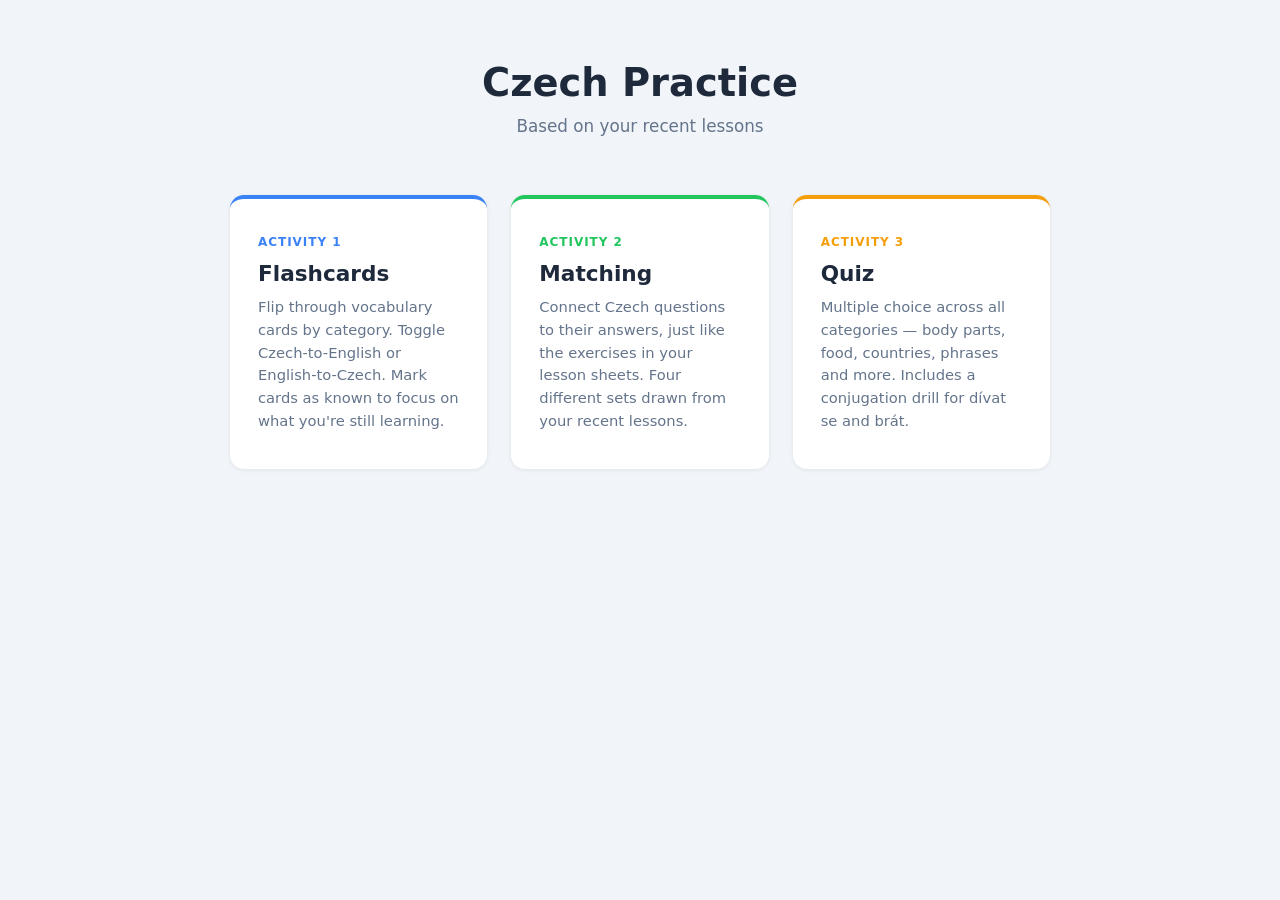
==== index.html @ 4671ed99 "Initial commit — Czech language learning app Co-Authored-By: Claude Sonnet 4.6 <noreply@anthropic.co" ====
<!DOCTYPE html>
<html lang="en">
<head>
<meta charset="UTF-8">
<meta name="viewport" content="width=device-width, initial-scale=1.0">
<meta name="theme-color" content="#3b82f6">
<link rel="manifest" href="manifest.json">
<title>Czech Practice</title>
<style>
* { box-sizing: border-box; margin: 0; padding: 0; }
body {
  font-family: system-ui, -apple-system, sans-serif;
  background: #f1f5f9;
  min-height: 100vh;
  display: flex;
  flex-direction: column;
  align-items: center;
  padding: 60px 20px;
}
h1 { font-size: 2.4rem; color: #1e293b; margin-bottom: 8px; }
.subtitle { color: #64748b; font-size: 1.05rem; margin-bottom: 56px; }
.grid {
  display: grid;
  grid-template-columns: repeat(auto-fit, minmax(240px, 1fr));
  gap: 24px;
  max-width: 820px;
  width: 100%;
}
a.card {
  background: white;
  border-radius: 14px;
  padding: 36px 28px;
  text-decoration: none;
  color: inherit;
  box-shadow: 0 1px 4px rgba(0,0,0,0.08);
  border-top: 4px solid transparent;
  transition: transform 0.15s, box-shadow 0.15s;
}
a.card:hover { transform: translateY(-4px); box-shadow: 0 6px 20px rgba(0,0,0,0.12); }
a.card.blue  { border-top-color: #3b82f6; }
a.card.green { border-top-color: #22c55e; }
a.card.amber { border-top-color: #f59e0b; }
.card-label {
  font-size: 0.75rem;
  font-weight: 700;
  letter-spacing: 0.08em;
  text-transform: uppercase;
  margin-bottom: 12px;
}
.blue  .card-label { color: #3b82f6; }
.green .card-label { color: #22c55e; }
.amber .card-label { color: #f59e0b; }
h2 { font-size: 1.35rem; color: #1e293b; margin-bottom: 10px; }
p  { color: #64748b; line-height: 1.55; font-size: 0.92rem; }
</style>
</head>
<body>
<h1>Czech Practice</h1>
<p class="subtitle">Based on your recent lessons</p>
<div class="grid">
  <a href="flashcards.html" class="card blue">
    <div class="card-label">Activity 1</div>
    <h2>Flashcards</h2>
    <p>Flip through vocabulary cards by category. Toggle Czech-to-English or English-to-Czech. Mark cards as known to focus on what you're still learning.</p>
  </a>
  <a href="matching.html" class="card green">
    <div class="card-label">Activity 2</div>
    <h2>Matching</h2>
    <p>Connect Czech questions to their answers, just like the exercises in your lesson sheets. Four different sets drawn from your recent lessons.</p>
  </a>
  <a href="quiz.html" class="card amber">
    <div class="card-label">Activity 3</div>
    <h2>Quiz</h2>
    <p>Multiple choice across all categories — body parts, food, countries, phrases and more. Includes a conjugation drill for dívat se and brát.</p>
  </a>
</div>
<script>
if ('serviceWorker' in navigator) {
  navigator.serviceWorker.register('./sw.js');
}
</script>
</body>
</html>
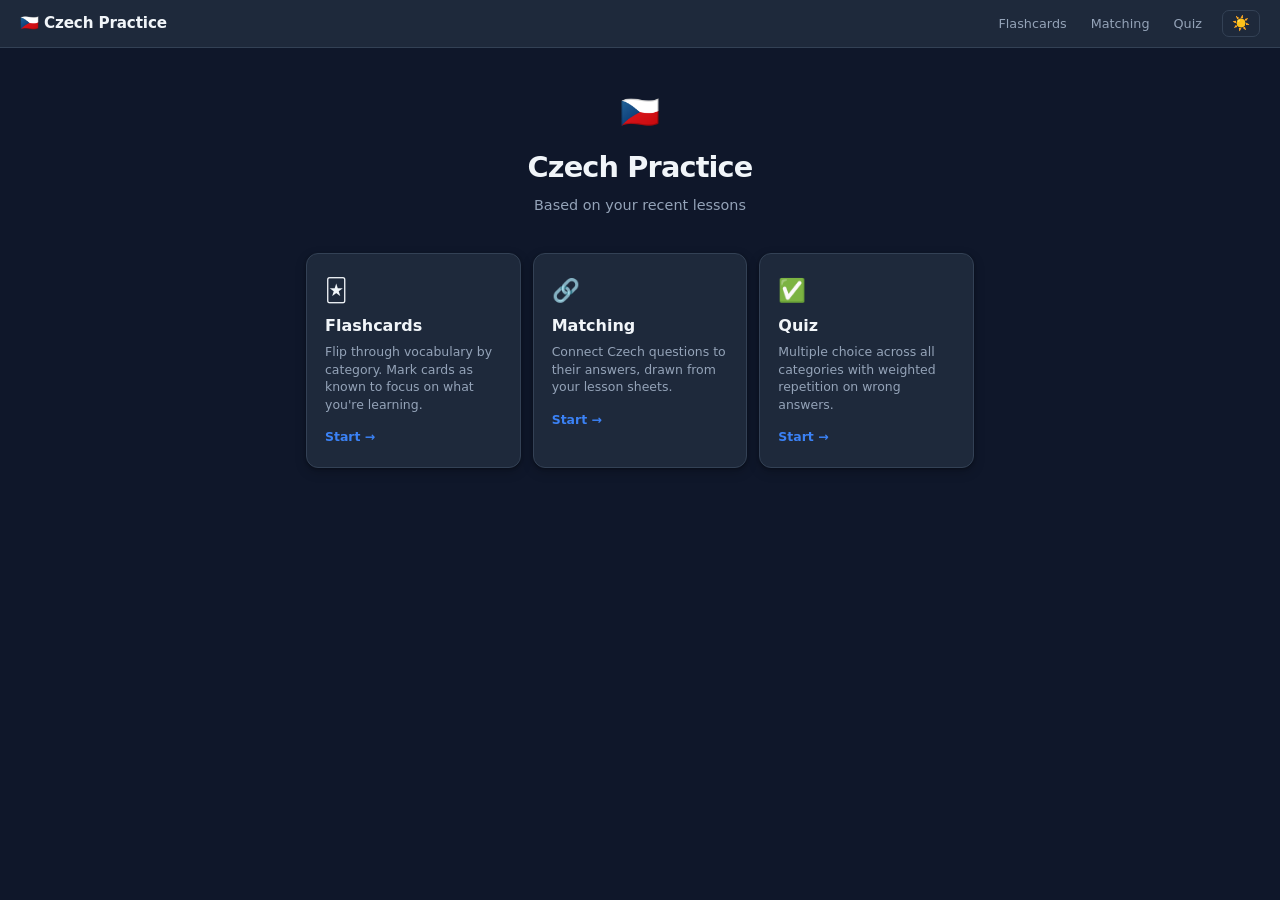
==== commit c9576f84: "Full design overhaul — clean modern theme with dark mode Shared style.css with CSS variables for lig" ====
--- a/index.html
+++ b/index.html
@@ -1,83 +1,111 @@
 <!DOCTYPE html>
-<html lang="en">
+<html lang="en" data-theme="dark">
 <head>
 <meta charset="UTF-8">
 <meta name="viewport" content="width=device-width, initial-scale=1.0">
-<meta name="theme-color" content="#3b82f6">
+<meta name="theme-color" content="#1e293b">
 <link rel="manifest" href="manifest.json">
+<link rel="stylesheet" href="style.css">
 <title>Czech Practice</title>
 <style>
-* { box-sizing: border-box; margin: 0; padding: 0; }
-body {
-  font-family: system-ui, -apple-system, sans-serif;
-  background: #f1f5f9;
-  min-height: 100vh;
+.home-wrap {
+  max-width: 700px;
+  margin: 0 auto;
+  padding: 40px 16px 24px;
+}
+.home-header {
+  text-align: center;
+  margin-bottom: 36px;
+}
+.home-header .flag { font-size: 2rem; margin-bottom: 10px; }
+.home-header h1 {
+  font-size: 1.8rem;
+  font-weight: 800;
+  letter-spacing: -0.03em;
+  margin-bottom: 6px;
+}
+.home-header p { color: var(--text-muted); font-size: 0.9rem; }
+
+.activity-grid {
+  display: grid;
+  grid-template-columns: repeat(auto-fit, minmax(180px, 1fr));
+  gap: 12px;
+}
+.activity-card {
+  background: var(--surface);
+  border: 1px solid var(--border);
+  border-radius: var(--radius);
+  padding: 20px 18px;
+  text-decoration: none;
+  color: var(--text);
+  box-shadow: var(--shadow);
+  transition: all 0.2s;
   display: flex;
   flex-direction: column;
-  align-items: center;
-  padding: 60px 20px;
+  gap: 5px;
 }
-h1 { font-size: 2.4rem; color: #1e293b; margin-bottom: 8px; }
-.subtitle { color: #64748b; font-size: 1.05rem; margin-bottom: 56px; }
-.grid {
-  display: grid;
-  grid-template-columns: repeat(auto-fit, minmax(240px, 1fr));
-  gap: 24px;
-  max-width: 820px;
-  width: 100%;
+.activity-card:hover {
+  transform: translateY(-2px);
+  box-shadow: 0 6px 20px rgba(0,0,0,0.15);
+  border-color: var(--accent);
 }
-a.card {
-  background: white;
-  border-radius: 14px;
-  padding: 36px 28px;
-  text-decoration: none;
-  color: inherit;
-  box-shadow: 0 1px 4px rgba(0,0,0,0.08);
-  border-top: 4px solid transparent;
-  transition: transform 0.15s, box-shadow 0.15s;
-}
-a.card:hover { transform: translateY(-4px); box-shadow: 0 6px 20px rgba(0,0,0,0.12); }
-a.card.blue  { border-top-color: #3b82f6; }
-a.card.green { border-top-color: #22c55e; }
-a.card.amber { border-top-color: #f59e0b; }
-.card-label {
-  font-size: 0.75rem;
-  font-weight: 700;
-  letter-spacing: 0.08em;
-  text-transform: uppercase;
-  margin-bottom: 12px;
-}
-.blue  .card-label { color: #3b82f6; }
-.green .card-label { color: #22c55e; }
-.amber .card-label { color: #f59e0b; }
-h2 { font-size: 1.35rem; color: #1e293b; margin-bottom: 10px; }
-p  { color: #64748b; line-height: 1.55; font-size: 0.92rem; }
+.activity-card .icon { font-size: 1.4rem; margin-bottom: 2px; }
+.activity-card h2 { font-size: 1rem; font-weight: 700; }
+.activity-card p { font-size: 0.78rem; color: var(--text-muted); line-height: 1.4; }
+.activity-card .arrow { margin-top: 10px; font-size: 0.78rem; color: var(--accent); font-weight: 600; }
 </style>
 </head>
 <body>
-<h1>Czech Practice</h1>
-<p class="subtitle">Based on your recent lessons</p>
-<div class="grid">
-  <a href="flashcards.html" class="card blue">
-    <div class="card-label">Activity 1</div>
-    <h2>Flashcards</h2>
-    <p>Flip through vocabulary cards by category. Toggle Czech-to-English or English-to-Czech. Mark cards as known to focus on what you're still learning.</p>
-  </a>
-  <a href="matching.html" class="card green">
-    <div class="card-label">Activity 2</div>
-    <h2>Matching</h2>
-    <p>Connect Czech questions to their answers, just like the exercises in your lesson sheets. Four different sets drawn from your recent lessons.</p>
-  </a>
-  <a href="quiz.html" class="card amber">
-    <div class="card-label">Activity 3</div>
-    <h2>Quiz</h2>
-    <p>Multiple choice across all categories — body parts, food, countries, phrases and more. Includes a conjugation drill for dívat se and brát.</p>
-  </a>
+<nav>
+  <a href="index.html" class="logo">🇨🇿 Czech Practice</a>
+  <a href="flashcards.html" class="nav-link">Flashcards</a>
+  <a href="matching.html" class="nav-link">Matching</a>
+  <a href="quiz.html" class="nav-link">Quiz</a>
+  <button class="theme-btn" id="theme-btn" onclick="toggleTheme()">☀️</button>
+</nav>
+
+<div class="home-wrap">
+  <div class="home-header">
+    <div class="flag">🇨🇿</div>
+    <h1>Czech Practice</h1>
+    <p>Based on your recent lessons</p>
+  </div>
+  <div class="activity-grid">
+    <a href="flashcards.html" class="activity-card">
+      <span class="icon">🃏</span>
+      <h2>Flashcards</h2>
+      <p>Flip through vocabulary by category. Mark cards as known to focus on what you're learning.</p>
+      <span class="arrow">Start →</span>
+    </a>
+    <a href="matching.html" class="activity-card">
+      <span class="icon">🔗</span>
+      <h2>Matching</h2>
+      <p>Connect Czech questions to their answers, drawn from your lesson sheets.</p>
+      <span class="arrow">Start →</span>
+    </a>
+    <a href="quiz.html" class="activity-card">
+      <span class="icon">✅</span>
+      <h2>Quiz</h2>
+      <p>Multiple choice across all categories with weighted repetition on wrong answers.</p>
+      <span class="arrow">Start →</span>
+    </a>
+  </div>
 </div>
+
 <script>
-if ('serviceWorker' in navigator) {
-  navigator.serviceWorker.register('./sw.js');
+(function() {
+  const saved = localStorage.getItem('theme') || 'dark';
+  document.documentElement.dataset.theme = saved;
+  document.getElementById('theme-btn').textContent = saved === 'dark' ? '☀️' : '🌙';
+})();
+function toggleTheme() {
+  const html = document.documentElement;
+  const next = html.dataset.theme === 'dark' ? 'light' : 'dark';
+  html.dataset.theme = next;
+  localStorage.setItem('theme', next);
+  document.getElementById('theme-btn').textContent = next === 'dark' ? '☀️' : '🌙';
 }
+if ('serviceWorker' in navigator) navigator.serviceWorker.register('./sw.js');
 </script>
 </body>
 </html>
--- a/style.css
+++ b/style.css
@@ -0,0 +1,196 @@
+/* ── Theme variables ── */
+:root {
+  --bg: #f8fafc;
+  --surface: #ffffff;
+  --surface2: #f1f5f9;
+  --border: #e2e8f0;
+  --text: #0f172a;
+  --text-muted: #64748b;
+  --accent: #2563eb;
+  --accent-light: #eff6ff;
+  --success: #16a34a;
+  --success-bg: #f0fdf4;
+  --warning: #ea580c;
+  --danger: #dc2626;
+  --danger-bg: #fef2f2;
+  --radius: 12px;
+  --shadow: 0 1px 3px rgba(0,0,0,0.07), 0 4px 12px rgba(0,0,0,0.05);
+}
+[data-theme="dark"] {
+  --bg: #0f172a;
+  --surface: #1e293b;
+  --surface2: #162032;
+  --border: #334155;
+  --text: #f1f5f9;
+  --text-muted: #94a3b8;
+  --accent: #3b82f6;
+  --accent-light: #1e3a5f;
+  --success: #22c55e;
+  --success-bg: #052e16;
+  --warning: #f97316;
+  --danger: #f87171;
+  --danger-bg: #2d0a0a;
+  --shadow: 0 1px 3px rgba(0,0,0,0.3), 0 4px 12px rgba(0,0,0,0.2);
+}
+
+/* ── Reset ── */
+*, *::before, *::after { box-sizing: border-box; margin: 0; padding: 0; }
+
+body {
+  font-family: -apple-system, BlinkMacSystemFont, 'Segoe UI', system-ui, sans-serif;
+  background: var(--bg);
+  color: var(--text);
+  line-height: 1.5;
+  min-height: 100vh;
+  transition: background 0.2s, color 0.2s;
+}
+
+/* ── Nav ── */
+nav {
+  background: var(--surface);
+  border-bottom: 1px solid var(--border);
+  padding: 0 20px;
+  display: flex;
+  align-items: center;
+  gap: 4px;
+  height: 48px;
+  position: sticky;
+  top: 0;
+  z-index: 100;
+}
+nav .logo {
+  font-size: 0.95rem;
+  font-weight: 700;
+  color: var(--text);
+  text-decoration: none;
+  margin-right: auto;
+  letter-spacing: -0.01em;
+}
+nav a.nav-link {
+  color: var(--text-muted);
+  text-decoration: none;
+  font-size: 0.8rem;
+  font-weight: 500;
+  padding: 5px 10px;
+  border-radius: 7px;
+  transition: all 0.15s;
+  white-space: nowrap;
+}
+nav a.nav-link:hover { background: var(--accent-light); color: var(--accent); }
+nav a.nav-link.active { background: var(--accent-light); color: var(--accent); font-weight: 600; }
+.theme-btn {
+  margin-left: 6px;
+  padding: 5px 9px;
+  border-radius: 7px;
+  border: 1.5px solid var(--border);
+  background: transparent;
+  color: var(--text-muted);
+  font-size: 0.9rem;
+  cursor: pointer;
+  transition: all 0.15s;
+  line-height: 1;
+}
+.theme-btn:hover { border-color: var(--accent); color: var(--accent); }
+
+/* ── Page wrapper ── */
+.page { max-width: 700px; margin: 0 auto; padding: 24px 16px; }
+
+/* ── Page header ── */
+.page-header {
+  display: flex;
+  align-items: center;
+  gap: 12px;
+  margin-bottom: 20px;
+}
+.page-header h1 { font-size: 1.25rem; font-weight: 700; letter-spacing: -0.02em; }
+
+/* ── Chip filters ── */
+.chip-row {
+  display: flex;
+  flex-wrap: wrap;
+  gap: 6px;
+  margin-bottom: 16px;
+}
+.chip {
+  padding: 4px 12px;
+  border-radius: 20px;
+  border: 1.5px solid var(--border);
+  background: var(--surface);
+  font-size: 0.76rem;
+  font-weight: 500;
+  color: var(--text-muted);
+  cursor: pointer;
+  transition: all 0.15s;
+}
+.chip.active { background: var(--accent); border-color: var(--accent); color: white; }
+.chip:hover:not(.active) { border-color: var(--accent); color: var(--accent); }
+.chip.active-green { background: var(--success); border-color: var(--success); color: white; }
+.chip:hover:not(.active):not(.active-green) { border-color: var(--accent); color: var(--accent); }
+
+/* ── Progress bar ── */
+.progress-row {
+  display: flex;
+  justify-content: space-between;
+  font-size: 0.75rem;
+  color: var(--text-muted);
+  margin-bottom: 6px;
+}
+.progress-track {
+  height: 3px;
+  background: var(--border);
+  border-radius: 2px;
+  margin-bottom: 16px;
+}
+.progress-fill {
+  height: 100%;
+  background: var(--accent);
+  border-radius: 2px;
+  transition: width 0.3s;
+}
+
+/* ── Generic buttons ── */
+.btn {
+  padding: 9px 20px;
+  border-radius: 9px;
+  border: 1.5px solid var(--border);
+  background: var(--surface);
+  font-size: 0.85rem;
+  font-weight: 600;
+  color: var(--text);
+  cursor: pointer;
+  transition: all 0.15s;
+}
+.btn:hover:not(:disabled) { border-color: var(--accent); color: var(--accent); }
+.btn:disabled { opacity: 0.4; cursor: default; }
+.btn-primary { background: var(--accent); border-color: var(--accent); color: white; }
+.btn-primary:hover:not(:disabled) { opacity: 0.88; color: white; }
+.btn-success { background: var(--success); border-color: var(--success); color: white; }
+.btn-success:hover:not(:disabled) { opacity: 0.88; color: white; }
+.btn-warning { background: var(--warning); border-color: var(--warning); color: white; }
+.btn-warning:hover:not(:disabled) { opacity: 0.88; color: white; }
+.btn-ghost {
+  background: var(--surface2);
+  border-color: var(--border);
+  color: var(--text-muted);
+}
+.btn-ghost:hover { background: var(--border); color: var(--text); }
+
+/* ── Category tag ── */
+.cat-tag {
+  font-size: 0.67rem;
+  font-weight: 600;
+  padding: 2px 8px;
+  border-radius: 10px;
+  background: var(--accent-light);
+  color: var(--accent);
+  text-transform: capitalize;
+}
+
+/* ── Utility ── */
+.label-sm {
+  font-size: 0.67rem;
+  font-weight: 700;
+  letter-spacing: 0.1em;
+  text-transform: uppercase;
+  color: var(--text-muted);
+}
